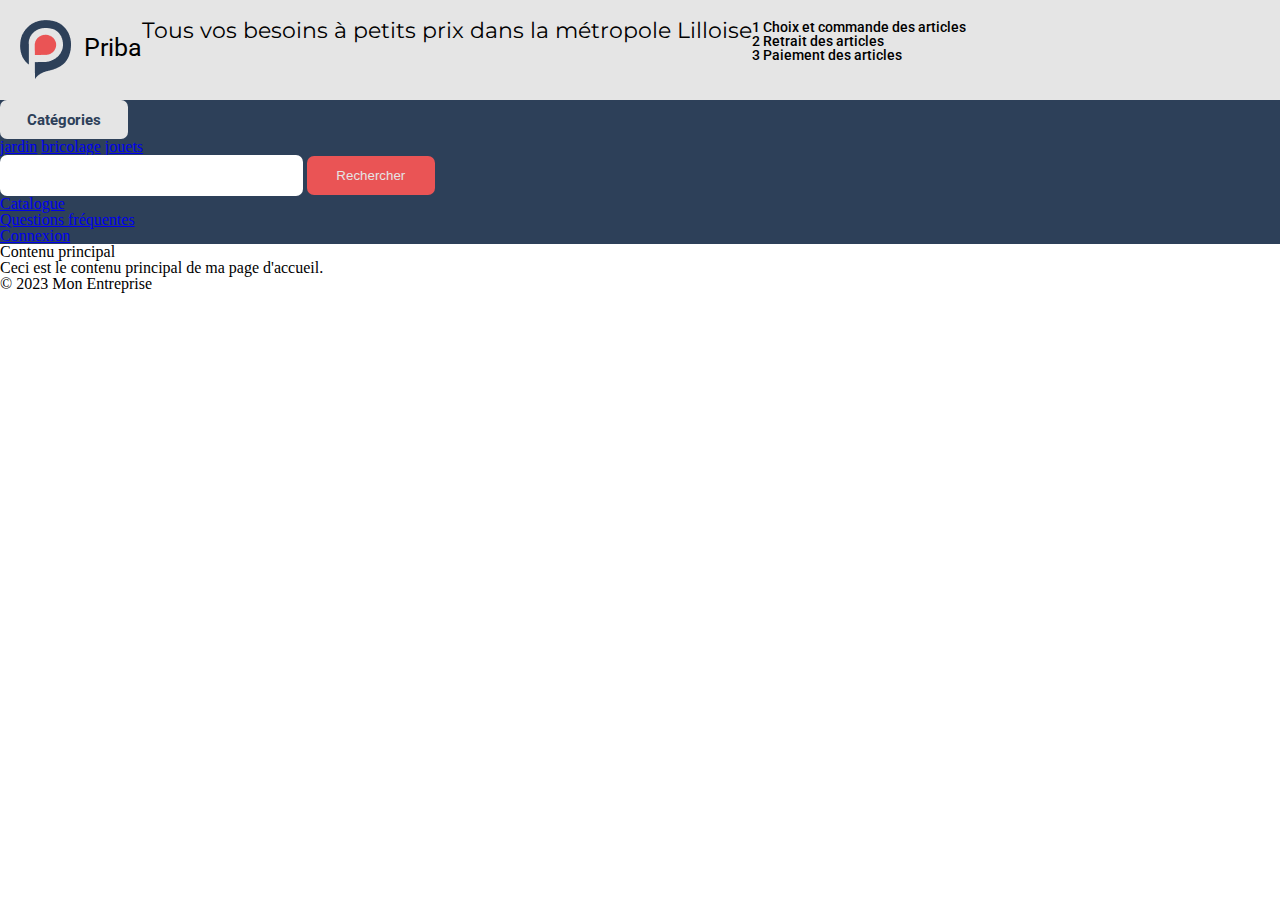
==== index.html @ c65c5451 "add content" ====
<!DOCTYPE html>
<html lang="fr">
<head>
    <meta charset="UTF-8">
    <meta name="viewport" content="width=device-width, initial-scale=1.0">
    <title>Ma Page d'Accueil</title>
    <link rel="stylesheet" href="style.css">
    <link rel="stylesheet" href="https://cdnjs.cloudflare.com/ajax/libs/font-awesome/6.5.1/css/all.min.css" integrity="sha512-DTOQO9RWCH3ppGqcWaEA1BIZOC6xxalwEsw9c2QQeAIftl+Vegovlnee1c9QX4TctnWMn13TZye+giMm8e2LwA==" crossorigin="anonymous" referrerpolicy="no-referrer" />
    <link rel="preconnect" href="https://fonts.googleapis.com">
    <link rel="preconnect" href="https://fonts.gstatic.com" crossorigin>
    <link href="https://fonts.googleapis.com/css2?family=Montserrat:wght@700&family=Roboto:wght@400;500;700&display=swap" rel="stylesheet">
</head>
<body>
    <header>
        <div class="header-menu">
            <div class="logo-title">
                <img src="images/logo.png" alt="logo du site Priba">
                <h1>Priba</h1>
            </div>
            <div class="etapes-menu">
                <h2>Tous vos besoins à petits prix dans la métropole Lilloise</h2>
                <div class="etapes-menu-list">
                    <ul>
                        <li>1   Choix et commande des articles</li>
                        <li>2   Retrait des articles</li>
                        <li>3   Paiement des articles</li>
                    </ul>
                </div>
             </div>
        </div>
        <nav>
            <div class="categories-dropdown">
                <button class="categories-btn">Catégories<i class="fa fa-angle-down" aria-hidden="true"></i></button>
                <div class="dropdown-child">
                    <a href="#">jardin</a>
                    <a href="#">bricolage</a>
                    <a href="#">jouets</a>
                </div>
            </div>
            <div class="research">
                 <input type="text" id="searching-bar">
                 <button class="research-btn">Rechercher</button>
            </div>
            <ul>
                <li><a href="#">Catalogue</a></li>
                <li><a href="#">Questions fréquentes</a></li>
                <li><a href="#">Connexion</a><i class="fa fa-angle-down" aria-hidden="true"></i></li>
                <i class="fa fa-cart-arrow-down" aria-hidden="true"><i class="fa fa-circle" aria-hidden="true"></i></i>
            </ul>
        </nav>
    </header>

    <main>
        <h2>Contenu principal</h2>
        <p>Ceci est le contenu principal de ma page d'accueil.</p>
    </main>

    <footer>
        <p>&copy; 2023 Mon Entreprise</p>
    </footer>
</body>
</html>
---- style.css ----
html, body, div, span, applet, object, iframe,
h1, h2, h3, h4, h5, h6, p, blockquote, pre,
a, abbr, acronym, address, big, cite, code,
del, dfn, em, img, ins, kbd, q, s, samp,
small, strike, strong, sub, sup, tt, var,
b, u, i, center,
dl, dt, dd, ol, ul, li,
fieldset, form, label, legend,
table, caption, tbody, tfoot, thead, tr, th, td,
article, aside, canvas, details, embed,
figure, figcaption, footer, header, hgroup,
menu, nav, output, ruby, section, summary,
time, mark, audio, video {
  margin: 0;
  padding: 0;
  border: 0;
  font-size: 100%;
  font: inherit;
  vertical-align: baseline;
}

/* HTML5 display-role reset for older browsers */
article, aside, details, figcaption, figure,
footer, header, hgroup, menu, nav, section {
  display: block;
}

body {
  line-height: 1;
}

ol, ul {
  list-style: none;
}

blockquote, q {
  quotes: none;
}

blockquote:before, blockquote:after,
q:before, q:after {
  content: "";
  content: none;
}

table {
  border-collapse: collapse;
  border-spacing: 0;
}

.header-menu {
  padding: 20px;
  background-color: #E5E5E5;
  display: flex;
}
.header-menu .logo-title {
  display: flex;
}
.header-menu .logo-title h1 {
  font-family: "Roboto", sans-serif;
  font-size: 25px;
  margin-top: 15px;
  margin-left: 12px;
}
.header-menu .etapes-menu {
  display: flex;
}
.header-menu .etapes-menu h2 {
  font-family: "Montserrat", sans-serif;
  font-size: 22px;
}
.header-menu .etapes-menu .etapes-menu-list {
  display: flex;
}
.header-menu .etapes-menu .etapes-menu-list li {
  font-family: "Roboto", sans-serif;
  font-size: 14px;
  font-weight: 500;
}

nav {
  background-color: #2D4059;
}
nav .categories-btn {
  width: 127.637px;
  height: 39.066px;
  border-radius: 7px;
  border: none;
  background-color: #E5E5E5;
  color: #2D4059;
  font-family: Roboto;
  font-size: 15px;
  font-weight: 700;
}
nav #searching-bar {
  width: 299px;
  height: 39px;
  border-radius: 7px;
  border: none;
}
nav .research-btn {
  background-color: #EA5455;
  color: #E5E5E5;
  width: 127.637px;
  height: 39.066px;
  border-radius: 7px;
  border: none;
}

/*# sourceMappingURL=style.css.map */
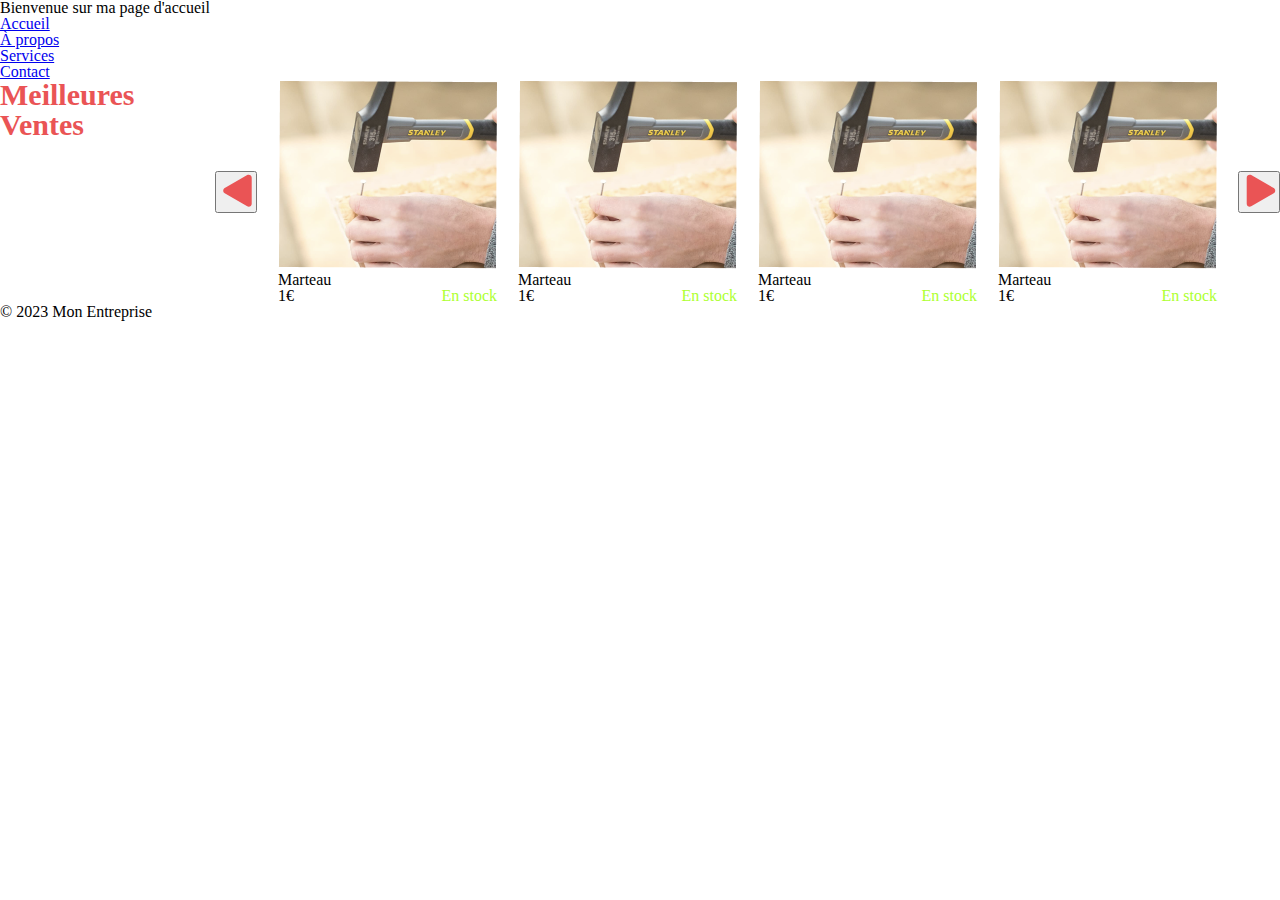
==== commit d19a3ccc: "Première partie body + style" ====
--- a/index.html
+++ b/index.html
@@ -3,56 +3,63 @@
 <head>
     <meta charset="UTF-8">
     <meta name="viewport" content="width=device-width, initial-scale=1.0">
+    <link rel="stylesheet" href="style.css">
     <title>Ma Page d'Accueil</title>
-    <link rel="stylesheet" href="style.css">
-    <link rel="stylesheet" href="https://cdnjs.cloudflare.com/ajax/libs/font-awesome/6.5.1/css/all.min.css" integrity="sha512-DTOQO9RWCH3ppGqcWaEA1BIZOC6xxalwEsw9c2QQeAIftl+Vegovlnee1c9QX4TctnWMn13TZye+giMm8e2LwA==" crossorigin="anonymous" referrerpolicy="no-referrer" />
-    <link rel="preconnect" href="https://fonts.googleapis.com">
-    <link rel="preconnect" href="https://fonts.gstatic.com" crossorigin>
-    <link href="https://fonts.googleapis.com/css2?family=Montserrat:wght@700&family=Roboto:wght@400;500;700&display=swap" rel="stylesheet">
 </head>
 <body>
     <header>
-        <div class="header-menu">
-            <div class="logo-title">
-                <img src="images/logo.png" alt="logo du site Priba">
-                <h1>Priba</h1>
-            </div>
-            <div class="etapes-menu">
-                <h2>Tous vos besoins à petits prix dans la métropole Lilloise</h2>
-                <div class="etapes-menu-list">
-                    <ul>
-                        <li>1   Choix et commande des articles</li>
-                        <li>2   Retrait des articles</li>
-                        <li>3   Paiement des articles</li>
-                    </ul>
-                </div>
-             </div>
-        </div>
-        <nav>
-            <div class="categories-dropdown">
-                <button class="categories-btn">Catégories<i class="fa fa-angle-down" aria-hidden="true"></i></button>
-                <div class="dropdown-child">
-                    <a href="#">jardin</a>
-                    <a href="#">bricolage</a>
-                    <a href="#">jouets</a>
-                </div>
-            </div>
-            <div class="research">
-                 <input type="text" id="searching-bar">
-                 <button class="research-btn">Rechercher</button>
-            </div>
-            <ul>
-                <li><a href="#">Catalogue</a></li>
-                <li><a href="#">Questions fréquentes</a></li>
-                <li><a href="#">Connexion</a><i class="fa fa-angle-down" aria-hidden="true"></i></li>
-                <i class="fa fa-cart-arrow-down" aria-hidden="true"><i class="fa fa-circle" aria-hidden="true"></i></i>
-            </ul>
-        </nav>
+        <h1>Bienvenue sur ma page d'accueil</h1>
     </header>
 
+    <nav>
+        <ul>
+            <li><a href="#">Accueil</a></li>
+            <li><a href="#">À propos</a></li>
+            <li><a href="#">Services</a></li>
+            <li><a href="#">Contact</a></li>
+        </ul>
+    </nav>
+
     <main>
-        <h2>Contenu principal</h2>
-        <p>Ceci est le contenu principal de ma page d'accueil.</p>
+        <section class="display-body">
+            <h1 class="titre-body">Meilleures Ventes</h1>
+            <div class="bestsells-body">
+                <button class="bouton-body"><img src="./images/polygon gauche.svg" alt="Flèche gauche" ></button>
+                <div class="produit-body">
+                    <img src="./images/Marteau.png" alt="Produit marteau">
+                    <h2>Marteau</h2>
+                    <div class="spe-body">
+                        <p> 1€</p>
+                        <p class="stock-body">En stock</p>
+                    </div>
+                </div>
+                <div class="produit-body">
+                    <img src="./images/Marteau.png" alt="Produit marteau">
+                    <h2>Marteau</h2>
+                    <div class="spe-body">
+                        <p> 1€</p>
+                        <p class="stock-body">En stock</p>
+                    </div>
+                </div>
+                <div class="produit-body">
+                    <img src="./images/Marteau.png" alt="Produit marteau">
+                    <h2>Marteau</h2>
+                    <div class="spe-body">
+                        <p> 1€</p>
+                        <p class="stock-body">En stock</p>
+                    </div>
+                </div>
+                <div class="produit-body">
+                    <img src="./images/Marteau.png" alt="Produit marteau">
+                    <h2>Marteau</h2>
+                    <div class="spe-body">
+                        <p> 1€</p>
+                        <p class="stock-body">En stock</p>
+                    </div>
+                </div>
+                <button class="bouton-body"><img src="./images/polygon droite.svg" alt="Flèche droite" ></button>
+            </div>
+        </section>
     </main>
 
     <footer>
--- a/style.css
+++ b/style.css
@@ -48,63 +48,41 @@
   border-spacing: 0;
 }
 
-.header-menu {
-  padding: 20px;
-  background-color: #E5E5E5;
+main {
+  display: flex;
+  justify-content: center;
+  height: auto;
+  width: 100%;
+}
+
+.display-body {
   display: flex;
 }
-.header-menu .logo-title {
-  display: flex;
-}
-.header-menu .logo-title h1 {
-  font-family: "Roboto", sans-serif;
-  font-size: 25px;
-  margin-top: 15px;
-  margin-left: 12px;
-}
-.header-menu .etapes-menu {
-  display: flex;
-}
-.header-menu .etapes-menu h2 {
-  font-family: "Montserrat", sans-serif;
-  font-size: 22px;
-}
-.header-menu .etapes-menu .etapes-menu-list {
-  display: flex;
-}
-.header-menu .etapes-menu .etapes-menu-list li {
-  font-family: "Roboto", sans-serif;
-  font-size: 14px;
-  font-weight: 500;
+
+.titre-body {
+  color: #EA5455;
+  font-size: 30px;
+  font-weight: 700;
 }
 
-nav {
-  background-color: #2D4059;
+.bestsells-body {
+  display: flex;
+  gap: 21px;
+  align-items: center;
 }
-nav .categories-btn {
-  width: 127.637px;
-  height: 39.066px;
-  border-radius: 7px;
-  border: none;
-  background-color: #E5E5E5;
-  color: #2D4059;
-  font-family: Roboto;
-  font-size: 15px;
-  font-weight: 700;
+
+.bouton-body {
+  width: 42px;
+  height: 42px;
 }
-nav #searching-bar {
-  width: 299px;
-  height: 39px;
-  border-radius: 7px;
-  border: none;
+
+.spe-body {
+  display: flex;
+  justify-content: space-between;
 }
-nav .research-btn {
-  background-color: #EA5455;
-  color: #E5E5E5;
-  width: 127.637px;
-  height: 39.066px;
-  border-radius: 7px;
-  border: none;
+
+.stock-body {
+  color: greenyellow;
 }
 
 /*# sourceMappingURL=style.css.map */
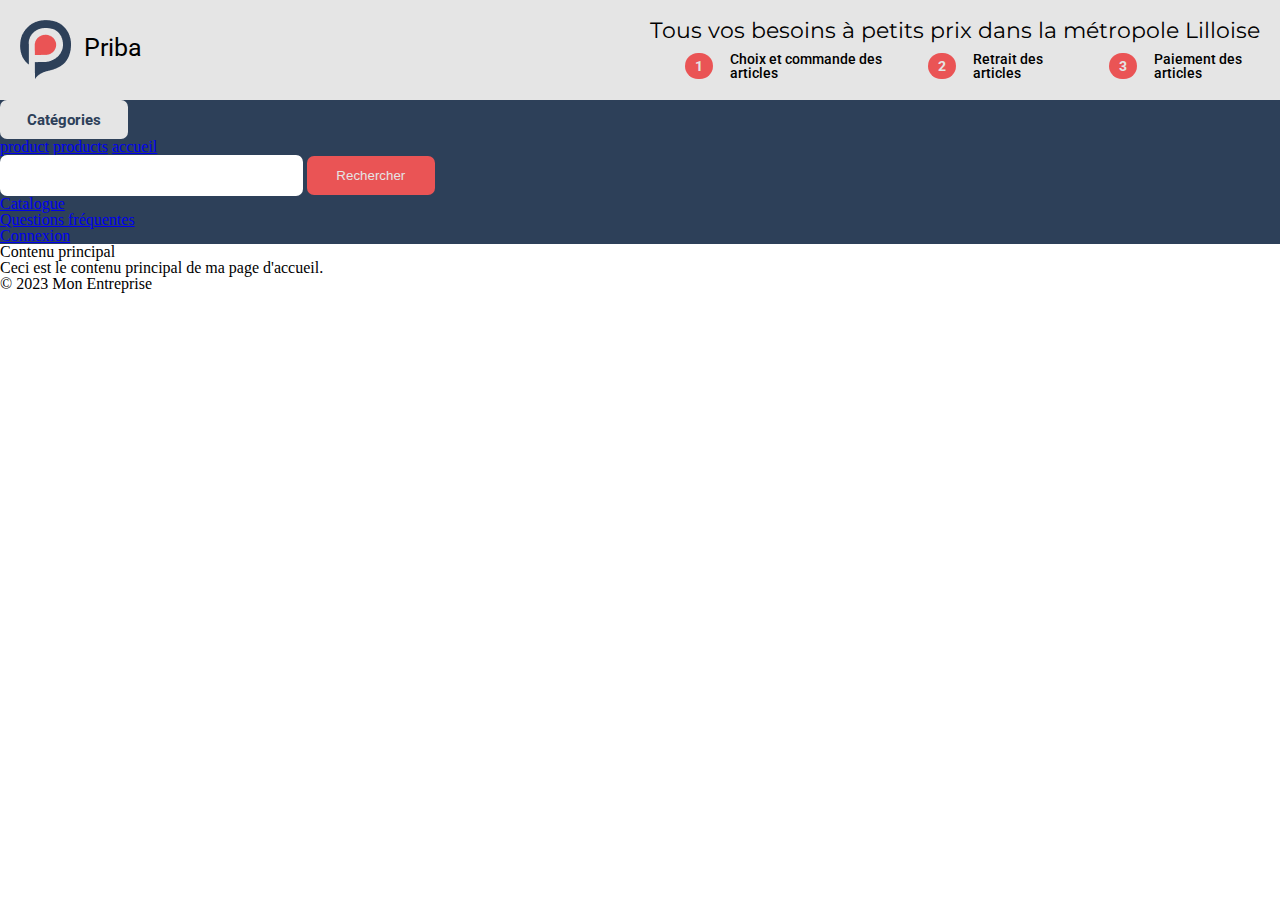
==== commit a2f7ade3: "header/menu done" ====
--- a/index.html
+++ b/index.html
@@ -3,63 +3,55 @@
 <head>
     <meta charset="UTF-8">
     <meta name="viewport" content="width=device-width, initial-scale=1.0">
+    <title>Ma Page d'Accueil</title>
     <link rel="stylesheet" href="style.css">
-    <title>Ma Page d'Accueil</title>
+    <link rel="stylesheet" href="https://cdnjs.cloudflare.com/ajax/libs/font-awesome/6.5.1/css/all.min.css" integrity="sha512-DTOQO9RWCH3ppGqcWaEA1BIZOC6xxalwEsw9c2QQeAIftl+Vegovlnee1c9QX4TctnWMn13TZye+giMm8e2LwA==" crossorigin="anonymous" referrerpolicy="no-referrer" />
+    <link rel="preconnect" href="https://fonts.googleapis.com">
+    <link rel="preconnect" href="https://fonts.gstatic.com" crossorigin>
+    <link href="https://fonts.googleapis.com/css2?family=Montserrat:wght@700&family=Roboto:wght@400;500;700&display=swap" rel="stylesheet">
 </head>
 <body>
     <header>
-        <h1>Bienvenue sur ma page d'accueil</h1>
+        <div class="header-menu">
+            <div class="logo-title">
+                <img src="images/logo.png" alt="logo du site Priba">
+                <h1>Priba</h1>
+            </div>
+            <div class="etapes-menu">
+                <h2>Tous vos besoins à petits prix dans la métropole Lilloise</h2>
+                <div class="etapes-menu-list">
+                    <p class="number-list">1</p>   <p class="step-list">Choix et commande des articles</p>
+                    <p class="number-list">2</p>   <p class="step-list">Retrait des articles</p>
+                    <p class="number-list">3</p>   <p class="step-list">Paiement des articles</p>
+                    </ul>
+                </div>
+             </div>
+        </div>
+        <nav>
+            <div class="categories-dropdown">
+                <button class="categories-btn">Catégories<i class="fa fa-angle-down" aria-hidden="true"></i></button>
+                <div class="dropdown-child">
+                    <a href="product.html">product</a>
+                    <a href="products.html">products</a>
+                    <a href="index.html">accueil</a>
+                </div>
+            </div>
+            <div class="research">
+                 <input type="text" id="searching-bar">
+                 <button class="research-btn">Rechercher</button>
+            </div>
+            <ul>
+                <li><a href="#">Catalogue</a></li>
+                <li><a href="#">Questions fréquentes</a></li>
+                <li><a href="#">Connexion</a><i class="fa fa-angle-down" aria-hidden="true"></i></li>
+                <i class="fa fa-cart-arrow-down" aria-hidden="true"><i class="fa fa-circle" aria-hidden="true"></i></i>
+            </ul>
+        </nav>
     </header>
 
-    <nav>
-        <ul>
-            <li><a href="#">Accueil</a></li>
-            <li><a href="#">À propos</a></li>
-            <li><a href="#">Services</a></li>
-            <li><a href="#">Contact</a></li>
-        </ul>
-    </nav>
-
     <main>
-        <section class="display-body">
-            <h1 class="titre-body">Meilleures Ventes</h1>
-            <div class="bestsells-body">
-                <button class="bouton-body"><img src="./images/polygon gauche.svg" alt="Flèche gauche" ></button>
-                <div class="produit-body">
-                    <img src="./images/Marteau.png" alt="Produit marteau">
-                    <h2>Marteau</h2>
-                    <div class="spe-body">
-                        <p> 1€</p>
-                        <p class="stock-body">En stock</p>
-                    </div>
-                </div>
-                <div class="produit-body">
-                    <img src="./images/Marteau.png" alt="Produit marteau">
-                    <h2>Marteau</h2>
-                    <div class="spe-body">
-                        <p> 1€</p>
-                        <p class="stock-body">En stock</p>
-                    </div>
-                </div>
-                <div class="produit-body">
-                    <img src="./images/Marteau.png" alt="Produit marteau">
-                    <h2>Marteau</h2>
-                    <div class="spe-body">
-                        <p> 1€</p>
-                        <p class="stock-body">En stock</p>
-                    </div>
-                </div>
-                <div class="produit-body">
-                    <img src="./images/Marteau.png" alt="Produit marteau">
-                    <h2>Marteau</h2>
-                    <div class="spe-body">
-                        <p> 1€</p>
-                        <p class="stock-body">En stock</p>
-                    </div>
-                </div>
-                <button class="bouton-body"><img src="./images/polygon droite.svg" alt="Flèche droite" ></button>
-            </div>
-        </section>
+        <h2>Contenu principal</h2>
+        <p>Ceci est le contenu principal de ma page d'accueil.</p>
     </main>
 
     <footer>
--- a/style.css
+++ b/style.css
@@ -48,41 +48,79 @@
   border-spacing: 0;
 }
 
-main {
+.header-menu {
+  padding: 20px;
+  background-color: #E5E5E5;
   display: flex;
-  justify-content: center;
-  height: auto;
-  width: 100%;
+}
+.header-menu .logo-title {
+  display: flex;
+}
+.header-menu .logo-title h1 {
+  font-family: "Roboto", sans-serif;
+  font-size: 25px;
+  margin-top: 15px;
+  margin-left: 12px;
+}
+.header-menu .etapes-menu {
+  display: flex;
+  flex-direction: row-reverse;
+  flex-wrap: wrap;
+}
+.header-menu .etapes-menu h2 {
+  font-family: "Montserrat", sans-serif;
+  font-size: 22px;
+  margin-bottom: 10px;
+}
+.header-menu .etapes-menu .etapes-menu-list {
+  display: flex;
+  align-items: center;
+  margin-left: 500px;
+}
+.header-menu .etapes-menu .etapes-menu-list .number-list {
+  font-family: "Roboto", sans-serif;
+  font-size: 14px;
+  font-weight: 700;
+  color: #E5E5E5;
+  padding: 6px 10px;
+  background-color: #EA5455;
+  border-radius: 20px;
+  margin-left: 43px;
+}
+.header-menu .etapes-menu .etapes-menu-list .step-list {
+  font-family: "Roboto", sans-serif;
+  font-size: 14px;
+  font-weight: 500;
+  margin-left: 17px;
 }
 
-.display-body {
-  display: flex;
+nav {
+  background-color: #2D4059;
 }
-
-.titre-body {
-  color: #EA5455;
-  font-size: 30px;
+nav .categories-btn {
+  width: 127.637px;
+  height: 39.066px;
+  border-radius: 7px;
+  border: none;
+  background-color: #E5E5E5;
+  color: #2D4059;
+  font-family: Roboto;
+  font-size: 15px;
   font-weight: 700;
 }
-
-.bestsells-body {
-  display: flex;
-  gap: 21px;
-  align-items: center;
+nav #searching-bar {
+  width: 299px;
+  height: 39px;
+  border-radius: 7px;
+  border: none;
 }
-
-.bouton-body {
-  width: 42px;
-  height: 42px;
-}
-
-.spe-body {
-  display: flex;
-  justify-content: space-between;
-}
-
-.stock-body {
-  color: greenyellow;
+nav .research-btn {
+  background-color: #EA5455;
+  color: #E5E5E5;
+  width: 127.637px;
+  height: 39.066px;
+  border-radius: 7px;
+  border: none;
 }
 
 /*# sourceMappingURL=style.css.map */
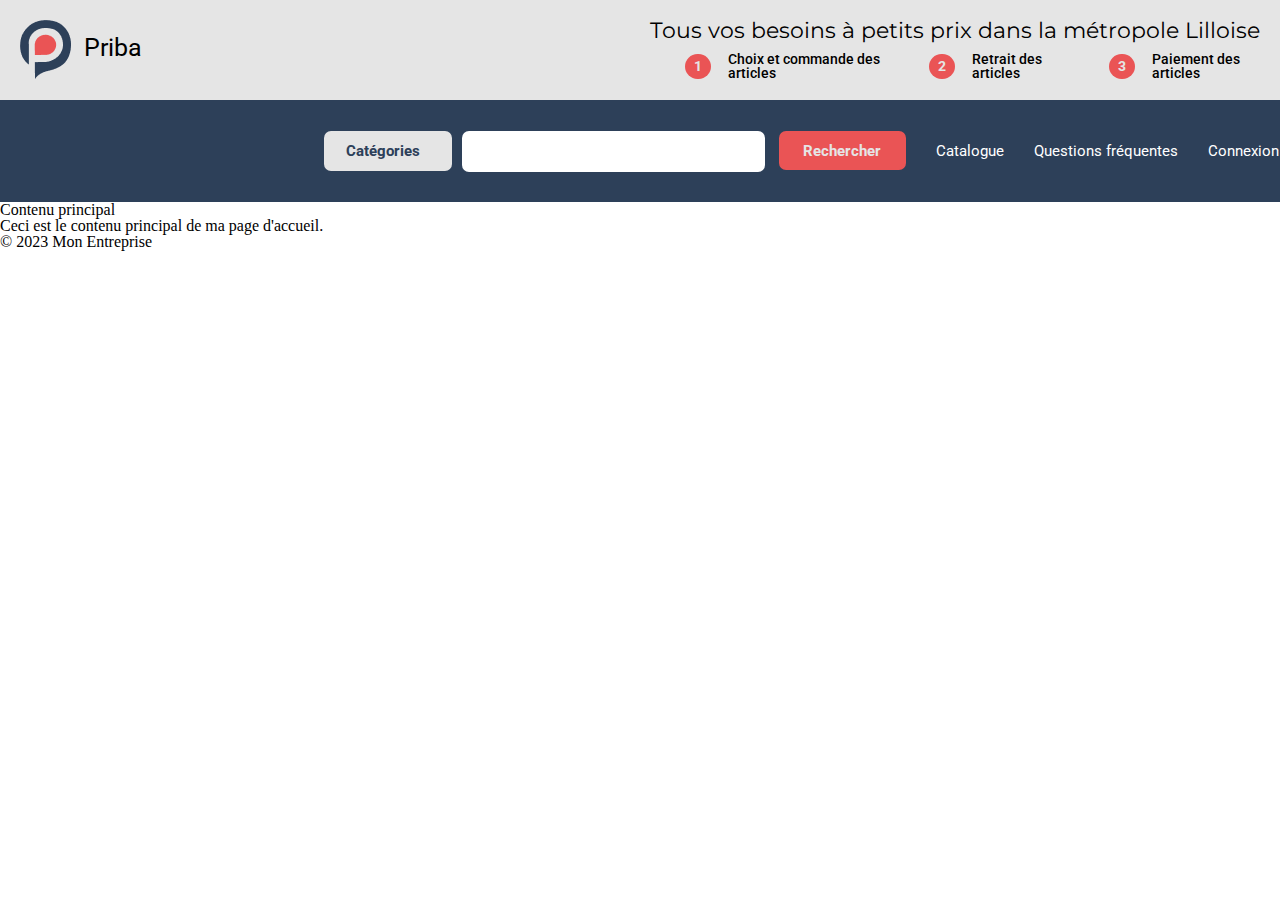
==== commit d0a6c923: "responsive done" ====
--- a/index.html
+++ b/index.html
@@ -3,7 +3,7 @@
 <head>
     <meta charset="UTF-8">
     <meta name="viewport" content="width=device-width, initial-scale=1.0">
-    <title>Ma Page d'Accueil</title>
+    <title>Prixba Accueil</title>
     <link rel="stylesheet" href="style.css">
     <link rel="stylesheet" href="https://cdnjs.cloudflare.com/ajax/libs/font-awesome/6.5.1/css/all.min.css" integrity="sha512-DTOQO9RWCH3ppGqcWaEA1BIZOC6xxalwEsw9c2QQeAIftl+Vegovlnee1c9QX4TctnWMn13TZye+giMm8e2LwA==" crossorigin="anonymous" referrerpolicy="no-referrer" />
     <link rel="preconnect" href="https://fonts.googleapis.com">
@@ -23,29 +23,32 @@
                     <p class="number-list">1</p>   <p class="step-list">Choix et commande des articles</p>
                     <p class="number-list">2</p>   <p class="step-list">Retrait des articles</p>
                     <p class="number-list">3</p>   <p class="step-list">Paiement des articles</p>
-                    </ul>
                 </div>
              </div>
         </div>
         <nav>
             <div class="categories-dropdown">
-                <button class="categories-btn">Catégories<i class="fa fa-angle-down" aria-hidden="true"></i></button>
-                <div class="dropdown-child">
+                <button class="categories-btn">Catégories<i class="fa fa-angle-down arrow" aria-hidden="true"></i></button>
+                <!--<div class="dropdown-child">
                     <a href="product.html">product</a>
                     <a href="products.html">products</a>
                     <a href="index.html">accueil</a>
-                </div>
+                </div>-->
             </div>
             <div class="research">
                  <input type="text" id="searching-bar">
                  <button class="research-btn">Rechercher</button>
             </div>
-            <ul>
-                <li><a href="#">Catalogue</a></li>
-                <li><a href="#">Questions fréquentes</a></li>
-                <li><a href="#">Connexion</a><i class="fa fa-angle-down" aria-hidden="true"></i></li>
-                <i class="fa fa-cart-arrow-down" aria-hidden="true"><i class="fa fa-circle" aria-hidden="true"></i></i>
-            </ul>
+            <div class="site-sections">
+                <a href="#">Catalogue</a>
+                <a href="#">Questions fréquentes</a>
+                <div class="connexion">
+                   <a href="#">Connexion</a><i class="fa fa-angle-down arrow-down" aria-hidden="true"></i>
+                </div>
+                    <div class="shopping-cart">
+                        <i class="fa fa-cart-arrow-down" aria-hidden="true"></i><i class="fa fa-circle" aria-hidden="true"></i>
+                    </div>
+            </div> 
         </nav>
     </header>
 
--- a/style.css
+++ b/style.css
@@ -48,56 +48,63 @@
   border-spacing: 0;
 }
 
-.header-menu {
+header {
+  overflow-x: hidden;
+}
+header .header-menu {
   padding: 20px;
   background-color: #E5E5E5;
   display: flex;
 }
-.header-menu .logo-title {
-  display: flex;
-}
-.header-menu .logo-title h1 {
+header .header-menu .logo-title {
+  display: flex;
+}
+header .header-menu .logo-title h1 {
   font-family: "Roboto", sans-serif;
   font-size: 25px;
   margin-top: 15px;
   margin-left: 12px;
 }
-.header-menu .etapes-menu {
+header .header-menu .etapes-menu {
   display: flex;
   flex-direction: row-reverse;
   flex-wrap: wrap;
 }
-.header-menu .etapes-menu h2 {
+header .header-menu .etapes-menu h2 {
   font-family: "Montserrat", sans-serif;
   font-size: 22px;
   margin-bottom: 10px;
 }
-.header-menu .etapes-menu .etapes-menu-list {
+header .header-menu .etapes-menu .etapes-menu-list {
   display: flex;
   align-items: center;
   margin-left: 500px;
 }
-.header-menu .etapes-menu .etapes-menu-list .number-list {
+header .header-menu .etapes-menu .etapes-menu-list .number-list {
   font-family: "Roboto", sans-serif;
   font-size: 14px;
   font-weight: 700;
   color: #E5E5E5;
-  padding: 6px 10px;
+  padding: 5.5px 9px;
   background-color: #EA5455;
   border-radius: 20px;
   margin-left: 43px;
 }
-.header-menu .etapes-menu .etapes-menu-list .step-list {
+header .header-menu .etapes-menu .etapes-menu-list .step-list {
   font-family: "Roboto", sans-serif;
   font-size: 14px;
   font-weight: 500;
   margin-left: 17px;
 }
-
-nav {
+header nav {
   background-color: #2D4059;
-}
-nav .categories-btn {
+  display: flex;
+  align-items: center;
+  justify-content: center;
+  width: 1680px;
+  height: 102px;
+}
+header nav .categories-btn {
   width: 127.637px;
   height: 39.066px;
   border-radius: 7px;
@@ -107,20 +114,112 @@
   font-family: Roboto;
   font-size: 15px;
   font-weight: 700;
-}
-nav #searching-bar {
+  margin-right: 10px;
+}
+header nav .categories-btn .arrow {
+  margin-left: 10px;
+}
+header nav #searching-bar {
   width: 299px;
   height: 39px;
   border-radius: 7px;
   border: none;
 }
-nav .research-btn {
+header nav .research-btn {
+  font-family: "Roboto", sans-serif;
+  font-weight: 700;
+  font-size: 15px;
   background-color: #EA5455;
   color: #E5E5E5;
   width: 127.637px;
   height: 39.066px;
   border-radius: 7px;
   border: none;
+  margin-left: 10px;
+}
+header nav .site-sections {
+  display: flex;
+  align-items: center;
+}
+header nav .site-sections a {
+  color: #fff;
+  font-family: Roboto;
+  font-size: 15px;
+  font-style: normal;
+  font-weight: 400;
+  text-decoration: none;
+  margin-left: 30px;
+}
+header nav .site-sections .arrow-down {
+  margin-left: 13px;
+  margin-right: 57px;
+  color: #fff;
+}
+header nav .site-sections .fa-cart-arrow-down {
+  color: #fff;
+  font-size: 28px;
+}
+header nav .site-sections .fa-circle {
+  color: #fff;
+  font-size: 17px;
+  margin-left: 7px;
+}
+
+@media screen and (max-width: 490px) {
+  header {
+    overflow-x: hidden;
+  }
+  header .header-menu {
+    width: 428px;
+    height: 50px;
+  }
+  header .header-menu img {
+    width: 50.865px;
+    height: 59px;
+  }
+  header .header-menu h1 {
+    display: none;
+  }
+  header .header-menu .etapes-menu {
+    width: 311px;
+  }
+  header .header-menu .etapes-menu h2 {
+    text-align: end;
+    font-size: 16px;
+    margin: 5px 28px 0 30px;
+  }
+  header .header-menu .etapes-menu-list .number-list {
+    display: none;
+  }
+  header .header-menu .etapes-menu-list .step-list {
+    display: none;
+  }
+  header nav {
+    width: 433.215px;
+    height: 182.941px;
+  }
+  header nav .categories-btn {
+    display: none;
+  }
+  header nav .research {
+    display: none;
+  }
+  header nav .site-sections {
+    display: grid;
+    grid-template-columns: 100px 200px;
+    grid-template-rows: 50px 50px;
+    align-items: baseline;
+  }
+  header nav .site-sections .connexion {
+    display: flex;
+  }
+  header nav .site-sections .shopping-cart {
+    margin-right: 35px;
+    text-align: end;
+  }
+  header nav .site-sections a {
+    font-weight: 500;
+  }
 }
 
 /*# sourceMappingURL=style.css.map */
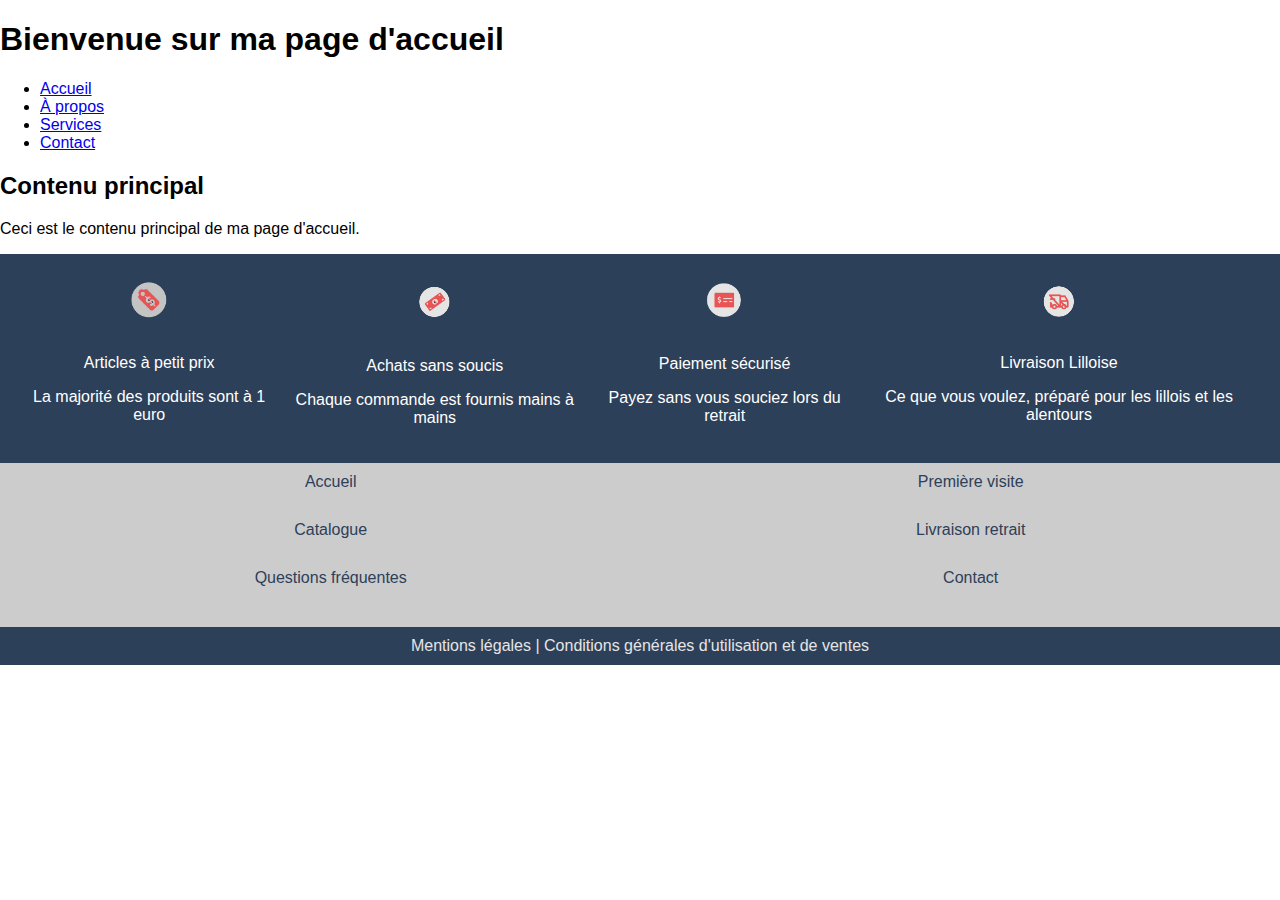
==== commit 47a03fac: "scss" ====
--- a/index.html
+++ b/index.html
@@ -3,54 +3,22 @@
 <head>
     <meta charset="UTF-8">
     <meta name="viewport" content="width=device-width, initial-scale=1.0">
-    <title>Prixba Accueil</title>
-    <link rel="stylesheet" href="style.css">
-    <link rel="stylesheet" href="https://cdnjs.cloudflare.com/ajax/libs/font-awesome/6.5.1/css/all.min.css" integrity="sha512-DTOQO9RWCH3ppGqcWaEA1BIZOC6xxalwEsw9c2QQeAIftl+Vegovlnee1c9QX4TctnWMn13TZye+giMm8e2LwA==" crossorigin="anonymous" referrerpolicy="no-referrer" />
-    <link rel="preconnect" href="https://fonts.googleapis.com">
-    <link rel="preconnect" href="https://fonts.gstatic.com" crossorigin>
-    <link href="https://fonts.googleapis.com/css2?family=Montserrat:wght@700&family=Roboto:wght@400;500;700&display=swap" rel="stylesheet">
+    <link href="styles.css" rel="stylesheet">
+    <title>Ma Page d'Accueil</title>
 </head>
 <body>
     <header>
-        <div class="header-menu">
-            <div class="logo-title">
-                <img src="images/logo.png" alt="logo du site Priba">
-                <h1>Priba</h1>
-            </div>
-            <div class="etapes-menu">
-                <h2>Tous vos besoins à petits prix dans la métropole Lilloise</h2>
-                <div class="etapes-menu-list">
-                    <p class="number-list">1</p>   <p class="step-list">Choix et commande des articles</p>
-                    <p class="number-list">2</p>   <p class="step-list">Retrait des articles</p>
-                    <p class="number-list">3</p>   <p class="step-list">Paiement des articles</p>
-                </div>
-             </div>
-        </div>
-        <nav>
-            <div class="categories-dropdown">
-                <button class="categories-btn">Catégories<i class="fa fa-angle-down arrow" aria-hidden="true"></i></button>
-                <!--<div class="dropdown-child">
-                    <a href="product.html">product</a>
-                    <a href="products.html">products</a>
-                    <a href="index.html">accueil</a>
-                </div>-->
-            </div>
-            <div class="research">
-                 <input type="text" id="searching-bar">
-                 <button class="research-btn">Rechercher</button>
-            </div>
-            <div class="site-sections">
-                <a href="#">Catalogue</a>
-                <a href="#">Questions fréquentes</a>
-                <div class="connexion">
-                   <a href="#">Connexion</a><i class="fa fa-angle-down arrow-down" aria-hidden="true"></i>
-                </div>
-                    <div class="shopping-cart">
-                        <i class="fa fa-cart-arrow-down" aria-hidden="true"></i><i class="fa fa-circle" aria-hidden="true"></i>
-                    </div>
-            </div> 
-        </nav>
+        <h1>Bienvenue sur ma page d'accueil</h1>
     </header>
+
+    <nav>
+        <ul>
+            <li><a href="#">Accueil</a></li>
+            <li><a href="#">À propos</a></li>
+            <li><a href="#">Services</a></li>
+            <li><a href="#">Contact</a></li>
+        </ul>
+    </nav>
 
     <main>
         <h2>Contenu principal</h2>
@@ -58,7 +26,58 @@
     </main>
 
     <footer>
-        <p>&copy; 2023 Mon Entreprise</p>
-    </footer>
+
+        <!-- Footer -->
+        
+        <div class="footer-container">
+            <div class="footer-item">
+                <img src="images/prix.JPG" alt="Petits prix">
+                <div class="text-container">
+                    <p class="title">Articles à petit prix</p>
+                    <p>La majorité des produits sont à 1 euro</p>
+                </div>
+            </div>
+            <div class="footer-item">
+                <img src="images/billet.JPG" alt="Achats sans soucis">
+                <div class="text-container">
+                    <p class="title">Achats sans soucis</p>
+                    <p>Chaque commande est fournis mains à mains</p>
+                </div>
+            </div>
+            <div class="footer-item">
+                <img src="images/logo_secure.JPG" alt="Paiement sécurisé">
+                <div class="text-container">
+                    <p class="title">Paiement sécurisé</p>
+                    <p>Payez sans vous souciez lors du retrait</p>
+                </div>
+            </div>
+            <div class="footer-item">
+                <img src="images/logo_livraison.JPG" alt="Livraison Lilloise">
+                <div class="text-container">
+                    <p class="title">Livraison Lilloise</p>
+                    <p>Ce que vous voulez, préparé pour les lillois et les alentours</p>
+                </div>
+            </div>
+        </div>
+        <div class="footer-nav">
+    <div class="nav-col">
+      <a href="#">Accueil</a>
+      <a href="#">Catalogue</a>
+      <a href="#">Questions fréquentes</a>
+    </div>
+    <div class="nav-col">
+      <a href="#">Première visite</a>
+      <a href="#">Livraison retrait</a>
+      <a href="#">Contact</a>
+    </div>
+  </div>
+        <div class="footer-legal">
+            <p>Mentions légales | Conditions générales d'utilisation et de ventes</p>
+        </div>
+        
+
+
+
+        </footer>
 </body>
 </html>
--- a/styles.css
+++ b/styles.css
@@ -0,0 +1,74 @@
+body, html {
+  margin: 0;
+  padding: 0;
+  font-family: "Arial", sans-serif;
+}
+
+.footer {
+  font-size: 0.9em;
+}
+
+.footer-container, .footer-nav, .footer-legal {
+  display: flex;
+  justify-content: space-around;
+  align-items: center;
+}
+@media (max-width: 600px) {
+  .footer-container, .footer-nav, .footer-legal {
+    flex-direction: column;
+  }
+}
+
+.footer-container {
+  background-color: #2D4059;
+  color: white;
+  padding: 20px;
+}
+
+.footer-item {
+  text-align: center;
+}
+.footer-item img {
+  width: 50px;
+  margin-bottom: 10px;
+}
+
+.footer-nav {
+  background-color: #cccccc;
+  padding: 10px 0;
+}
+.footer-nav .nav-col {
+  display: flex;
+  flex-direction: column;
+  align-items: center;
+  margin: 0 150px;
+}
+@media (max-width: 600px) {
+  .footer-nav .nav-col {
+    margin: 0;
+    width: 50%;
+  }
+}
+.footer-nav a {
+  color: #2D4059;
+  margin-bottom: 30px;
+  text-decoration: none;
+}
+@media (max-width: 600px) {
+  .footer-nav a {
+    margin-bottom: 0;
+    padding: 8px;
+  }
+}
+
+.footer-legal {
+  background-color: #2D4059;
+  color: #E5E5E5;
+  padding: 10px 0;
+  text-align: center;
+}
+.footer-legal p {
+  margin: 0;
+}
+
+/*# sourceMappingURL=styles.css.map */
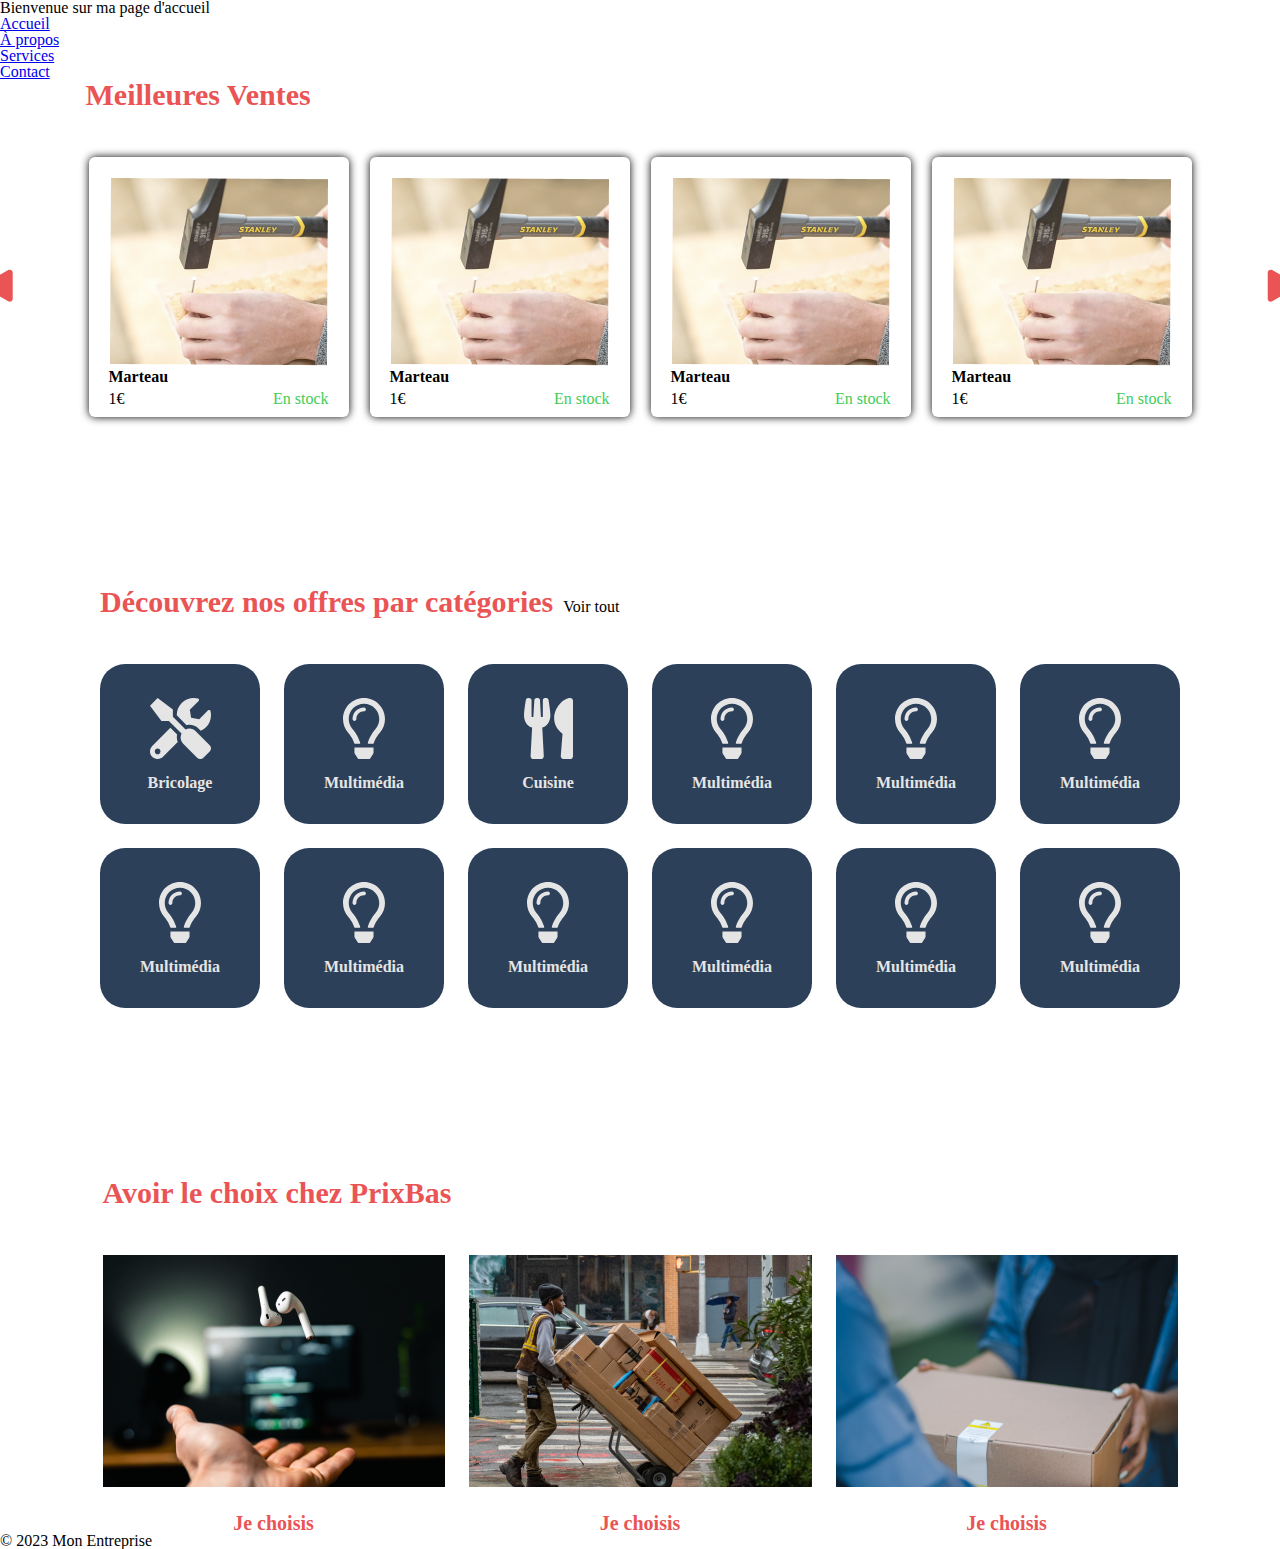
==== commit 0ab7962f: "Index body desktop + mobile" ====
--- a/index.html
+++ b/index.html
@@ -3,7 +3,7 @@
 <head>
     <meta charset="UTF-8">
     <meta name="viewport" content="width=device-width, initial-scale=1.0">
-    <link href="styles.css" rel="stylesheet">
+    <link rel="stylesheet" href="style.css">
     <title>Ma Page d'Accueil</title>
 </head>
 <body>
@@ -21,63 +21,134 @@
     </nav>
 
     <main>
-        <h2>Contenu principal</h2>
-        <p>Ceci est le contenu principal de ma page d'accueil.</p>
+        <section class="display-body">
+            <h1 class="titre-body" id="titre-display">Meilleures Ventes</h1>
+            <div class="bestsells-body">
+                <button class="bouton-body" id="gauche"><img src="./images/polygon gauche.svg" alt="Flèche gauche" ></button>
+                <div class="produit-body">
+                    <img src="./images/Marteau.png" alt="Produit marteau">
+                    <h2>Marteau</h2>
+                    <div class="spe-body">
+                        <p> 1€</p>
+                        <p class="stock-body">En stock</p>
+                    </div>
+                </div>
+                <div class="produit-body">
+                    <img src="./images/Marteau.png" alt="Produit marteau">
+                    <h2>Marteau</h2>
+                    <div class="spe-body">
+                        <p> 1€</p>
+                        <p class="stock-body">En stock</p>
+                    </div>
+                </div>
+                <div class="produit-body">
+                    <img src="./images/Marteau.png" alt="Produit marteau">
+                    <h2>Marteau</h2>
+                    <div class="spe-body">
+                        <p> 1€</p>
+                        <p class="stock-body">En stock</p>
+                    </div>
+                </div>
+                <div class="produit-body">
+                    <img src="./images/Marteau.png" alt="Produit marteau">
+                    <h2>Marteau</h2>
+                    <div class="spe-body">
+                        <p> 1€</p>
+                        <p class="stock-body">En stock</p>
+                    </div>
+                </div>
+                <div class="produit-body" id="smart-produit-body">
+                    <img src="./images/Masque.png" alt="Produit Masque">
+                    <h2>Marteau</h2>
+                    <div class="spe-body">
+                        <p> 1€</p>
+                        <p class="stock-body">En stock</p>
+                    </div>
+                </div>
+                <button class="bouton-body" id="droite"><img src="./images/polygon droite.svg" alt="Flèche droite" ></button>
+            </div>
+        </section>
+        <section class="categorie-body">
+            <div class="titre-categorie-body">
+                <h1 class="titre-body">Découvrez nos offres par catégories</h1>
+                <a href=""> Voir tout</a>
+            </div>
+            <div class="liste-categorie-body">
+                <div class="liste-body">
+                    <div class="categorie-categorie-body" id="categorie-desktop">
+                        <img src="./images/tools-solid 1.svg" alt="Logo catégorie">
+                        <a href="">Bricolage</a>
+                    </div>
+                    <div class="categorie-categorie-body">
+                        <img src="./images/lightbulb-regular 1.svg" alt="Logo catégorie">
+                        <a href="">Multimédia</a>
+                    </div>
+                    <div class="categorie-categorie-body" id="categorie-desktop">
+                        <img src="./images/utensils-solid 1.svg" alt="Logo catégorie">
+                        <a href="">Cuisine</a>
+                    </div>
+                    <div class="categorie-categorie-body" >
+                        <img src="./images/lightbulb-regular 1.svg" alt="Logo catégorie">
+                        <a href="">Multimédia</a>
+                    </div>
+                    <div class="categorie-categorie-body">
+                        <img src="./images/lightbulb-regular 1.svg" alt="Logo catégorie">
+                        <a href="">Multimédia</a>
+                    </div>
+                    <div class="categorie-categorie-body">
+                        <img src="./images/lightbulb-regular 1.svg" alt="Logo catégorie">
+                        <a href="">Multimédia</a>
+                    </div>
+                </div>
+                <div class="liste-body">
+                    <div class="categorie-categorie-body" id="categorie-desktop">
+                        <img src="./images/lightbulb-regular 1.svg" alt="Logo catégorie">
+                        <a href="">Multimédia</a>
+                    </div>
+                    <div class="categorie-categorie-body">
+                        <img src="./images/lightbulb-regular 1.svg" alt="Logo catégorie">
+                        <a href="">Multimédia</a>
+                    </div>
+                    <div class="categorie-categorie-body" id="categorie-desktop">
+                        <img src="./images/lightbulb-regular 1.svg" alt="Logo catégorie">
+                        <a href="">Multimédia</a>
+                    </div>
+                    <div class="categorie-categorie-body">
+                        <img src="./images/lightbulb-regular 1.svg" alt="Logo catégorie">
+                        <a href="">Multimédia</a>
+                    </div>
+                    <div class="categorie-categorie-body">
+                        <img src="./images/lightbulb-regular 1.svg" alt="Logo catégorie">
+                        <a href="">Multimédia</a>
+                    </div>
+                    <div class="categorie-categorie-body">
+                        <img src="./images/lightbulb-regular 1.svg" alt="Logo catégorie">
+                        <a href="">Multimédia</a>
+                    </div>
+                </div>
+            </div>
+        </section>
+        <section class="choix-body">
+            <h1 class="titre-body">Avoir le choix chez PrixBas</h1>
+            <div class="liste-body" id="choix">
+                <div class="liste-choix">
+                    <img src="images/Image choix.png" alt="">
+                    <a href="" class="titre-choix">Je choisis</a>
+                </div>
+                <div class="liste-choix">
+                    <img src="images/Image choix (2).png" alt="">
+                    <a href="" class="titre-choix">Je choisis</a>
+                </div>
+                <div class="liste-choix">
+                    <img src="images/Image choix (3).png" alt="">
+                    <a href="" class="titre-choix">Je choisis</a>
+                </div>
+            </div>
+        </section>
     </main>
 
     <footer>
-
-        <!-- Footer -->
-        
-        <div class="footer-container">
-            <div class="footer-item">
-                <img src="images/prix.JPG" alt="Petits prix">
-                <div class="text-container">
-                    <p class="title">Articles à petit prix</p>
-                    <p>La majorité des produits sont à 1 euro</p>
-                </div>
-            </div>
-            <div class="footer-item">
-                <img src="images/billet.JPG" alt="Achats sans soucis">
-                <div class="text-container">
-                    <p class="title">Achats sans soucis</p>
-                    <p>Chaque commande est fournis mains à mains</p>
-                </div>
-            </div>
-            <div class="footer-item">
-                <img src="images/logo_secure.JPG" alt="Paiement sécurisé">
-                <div class="text-container">
-                    <p class="title">Paiement sécurisé</p>
-                    <p>Payez sans vous souciez lors du retrait</p>
-                </div>
-            </div>
-            <div class="footer-item">
-                <img src="images/logo_livraison.JPG" alt="Livraison Lilloise">
-                <div class="text-container">
-                    <p class="title">Livraison Lilloise</p>
-                    <p>Ce que vous voulez, préparé pour les lillois et les alentours</p>
-                </div>
-            </div>
-        </div>
-        <div class="footer-nav">
-    <div class="nav-col">
-      <a href="#">Accueil</a>
-      <a href="#">Catalogue</a>
-      <a href="#">Questions fréquentes</a>
-    </div>
-    <div class="nav-col">
-      <a href="#">Première visite</a>
-      <a href="#">Livraison retrait</a>
-      <a href="#">Contact</a>
-    </div>
-  </div>
-        <div class="footer-legal">
-            <p>Mentions légales | Conditions générales d'utilisation et de ventes</p>
-        </div>
-        
-
-
-
-        </footer>
+        <p>&copy; 2023 Mon Entreprise</p>
+    </footer>
 </body>
 </html>
--- a/style.css
+++ b/style.css
@@ -0,0 +1,219 @@
+html, body, div, span, applet, object, iframe,
+h1, h2, h3, h4, h5, h6, p, blockquote, pre,
+a, abbr, acronym, address, big, cite, code,
+del, dfn, em, img, ins, kbd, q, s, samp,
+small, strike, strong, sub, sup, tt, var,
+b, u, i, center,
+dl, dt, dd, ol, ul, li,
+fieldset, form, label, legend,
+table, caption, tbody, tfoot, thead, tr, th, td,
+article, aside, canvas, details, embed,
+figure, figcaption, footer, header, hgroup,
+menu, nav, output, ruby, section, summary,
+time, mark, audio, video {
+  margin: 0;
+  padding: 0;
+  border: 0;
+  font-size: 100%;
+  font: inherit;
+  vertical-align: baseline;
+}
+
+/* HTML5 display-role reset for older browsers */
+article, aside, details, figcaption, figure,
+footer, header, hgroup, menu, nav, section {
+  display: block;
+}
+
+body {
+  line-height: 1;
+}
+
+ol, ul {
+  list-style: none;
+}
+
+blockquote, q {
+  quotes: none;
+}
+
+blockquote:before, blockquote:after,
+q:before, q:after {
+  content: "";
+  content: none;
+}
+
+table {
+  border-collapse: collapse;
+  border-spacing: 0;
+}
+
+main {
+  display: flex;
+  justify-content: center;
+  align-items: center;
+  height: auto;
+  width: 100%;
+  flex-direction: column;
+}
+
+.titre-body {
+  color: #EA5455;
+  font-size: 30px;
+  font-weight: 700;
+  margin-bottom: 47px;
+}
+
+#titre-display {
+  margin-left: 108px;
+}
+
+.bestsells-body {
+  display: flex;
+  gap: 21px;
+  align-items: center;
+}
+
+.bouton-body {
+  width: 42px;
+  height: 42px;
+  background: none;
+  border: none;
+  cursor: pointer;
+}
+
+#gauche {
+  margin-right: 48px;
+}
+
+#droite {
+  margin-left: 48px;
+}
+
+.produit-body {
+  width: 260px;
+  height: 260px;
+  border-radius: 6px;
+  box-shadow: 0 0 9px 0;
+}
+
+#smart-produit-body {
+  display: none;
+}
+
+.produit-body img {
+  padding: 20px 20px 0px 20px;
+}
+
+.produit-body h2 {
+  padding-left: 20px;
+  font-style: normal;
+  font-weight: 700;
+}
+
+.spe-body {
+  display: flex;
+  justify-content: space-between;
+  padding-left: 20px;
+  margin-top: 6px;
+}
+
+.stock-body {
+  color: #42CC58;
+  padding-right: 20px;
+}
+
+.categorie-body {
+  margin-top: 170px;
+}
+
+.titre-categorie-body {
+  display: flex;
+  align-items: baseline;
+}
+
+.titre-categorie-body a {
+  text-decoration: none;
+  color: black;
+  margin-left: 10px;
+}
+
+.liste-categorie-body {
+  display: flex;
+  align-items: center;
+  justify-content: center;
+  flex-direction: column;
+  gap: 24px;
+}
+
+.liste-body {
+  display: flex;
+  align-items: center;
+  justify-content: center;
+  flex-direction: row;
+  gap: 24px;
+}
+
+.categorie-categorie-body {
+  display: flex;
+  flex-direction: column;
+  align-items: center;
+  justify-content: center;
+  height: 160px;
+  width: 160px;
+  border-radius: 25px;
+  background: #2D4059;
+}
+
+.categorie-categorie-body a {
+  text-decoration: none;
+  margin-top: 16px;
+  color: #e5e5e5;
+  font-weight: 700;
+}
+
+.choix-body {
+  margin-top: 170px;
+}
+
+.liste-body #choix {
+  gap: 44px;
+}
+
+.liste-choix {
+  display: flex;
+  flex-direction: column;
+  align-items: center;
+  gap: 26px;
+}
+
+.liste-choix a {
+  text-decoration: none;
+  color: #EA5455;
+  font-size: 20px;
+  font-weight: 700;
+}
+
+@media screen and (max-width: 760px) {
+  .produit-body {
+    display: none;
+  }
+  #smart-produit-body {
+    display: block;
+    height: 320px;
+    width: 320px;
+  }
+  .liste-categorie-body {
+    display: flex;
+    flex-direction: row;
+  }
+  .liste-body {
+    display: flex;
+    flex-direction: column;
+  }
+  #categorie-desktop {
+    display: none;
+  }
+}
+
+/*# sourceMappingURL=style.css.map */
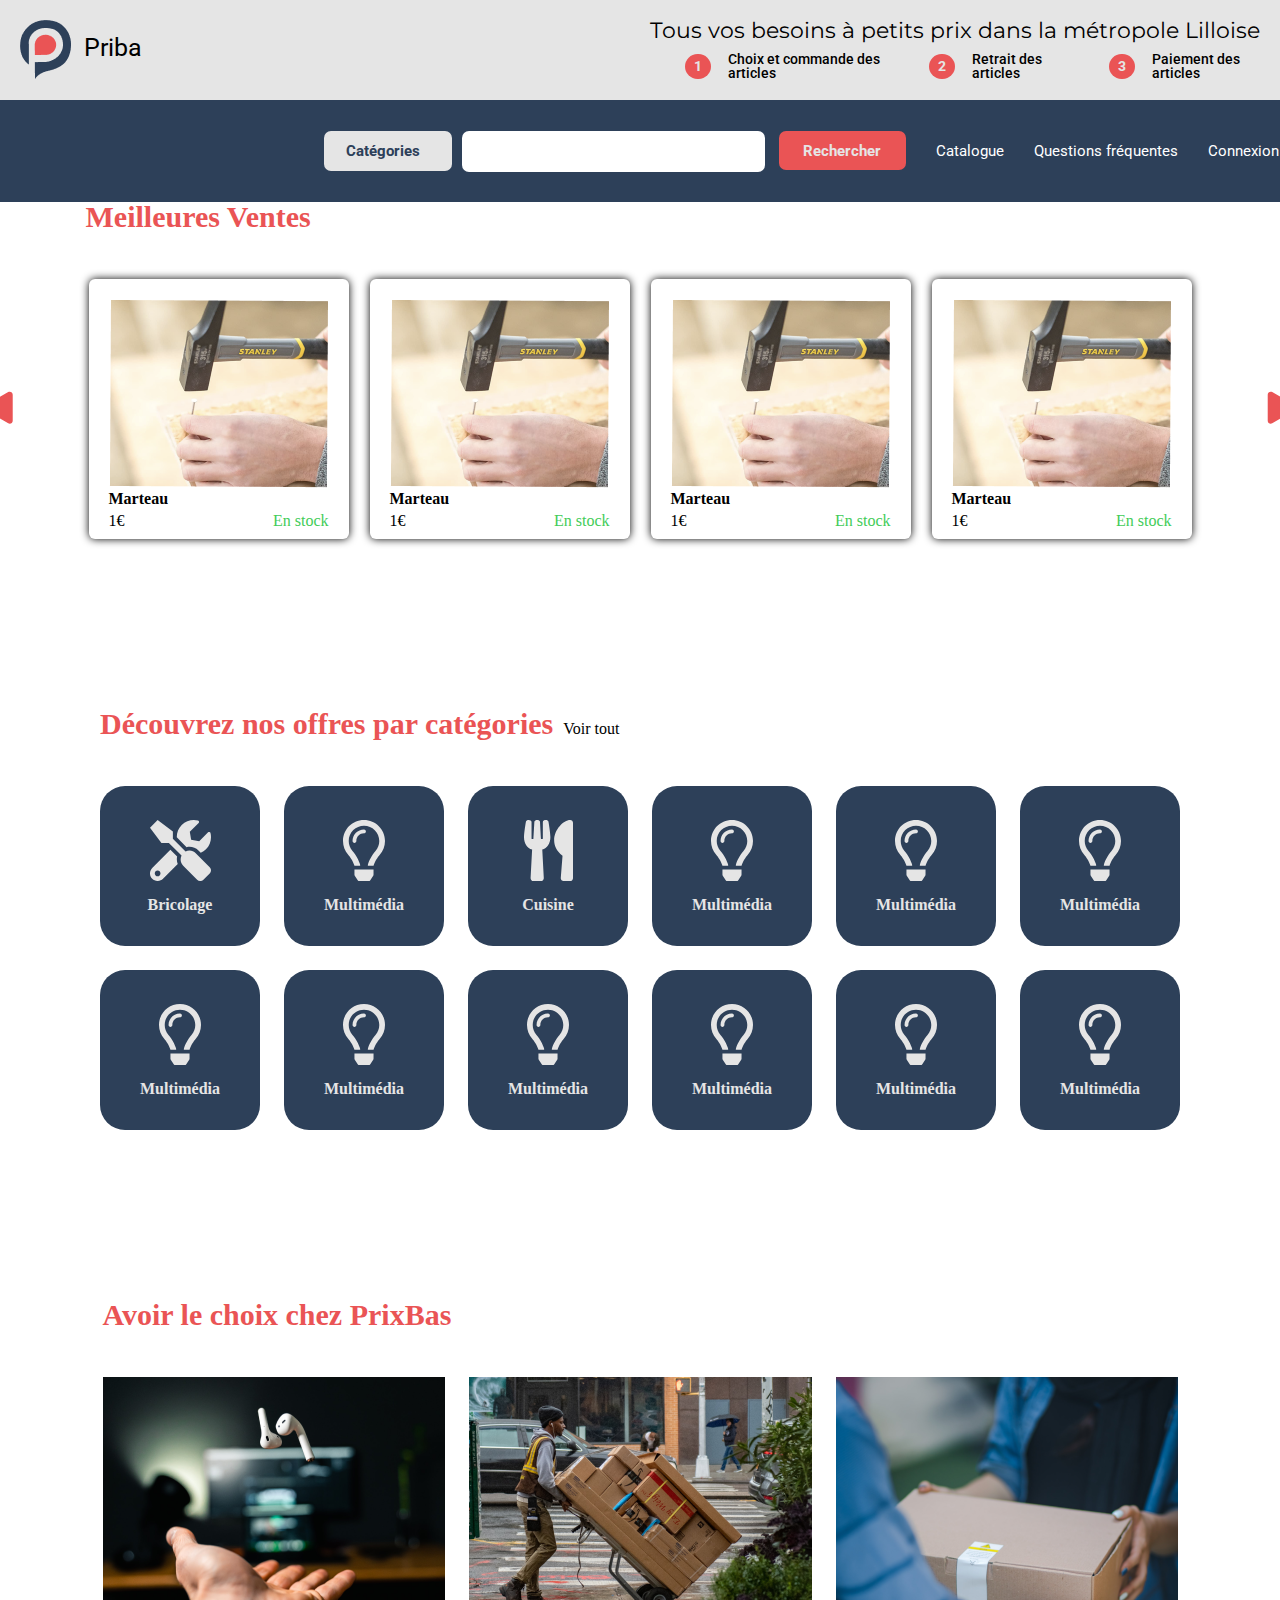
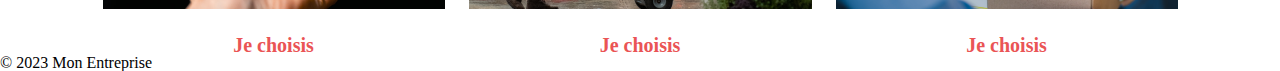
==== commit 8c85ef90: "Merge Header/body" ====
--- a/index.html
+++ b/index.html
@@ -3,22 +3,54 @@
 <head>
     <meta charset="UTF-8">
     <meta name="viewport" content="width=device-width, initial-scale=1.0">
+    <title>Prixba Accueil</title>
     <link rel="stylesheet" href="style.css">
-    <title>Ma Page d'Accueil</title>
+    <link rel="stylesheet" href="https://cdnjs.cloudflare.com/ajax/libs/font-awesome/6.5.1/css/all.min.css" integrity="sha512-DTOQO9RWCH3ppGqcWaEA1BIZOC6xxalwEsw9c2QQeAIftl+Vegovlnee1c9QX4TctnWMn13TZye+giMm8e2LwA==" crossorigin="anonymous" referrerpolicy="no-referrer" />
+    <link rel="preconnect" href="https://fonts.googleapis.com">
+    <link rel="preconnect" href="https://fonts.gstatic.com" crossorigin>
+    <link href="https://fonts.googleapis.com/css2?family=Montserrat:wght@700&family=Roboto:wght@400;500;700&display=swap" rel="stylesheet">
 </head>
 <body>
     <header>
-        <h1>Bienvenue sur ma page d'accueil</h1>
+        <div class="header-menu">
+            <div class="logo-title">
+                <img src="images/logo.png" alt="logo du site Priba">
+                <h1>Priba</h1>
+            </div>
+            <div class="etapes-menu">
+                <h2>Tous vos besoins à petits prix dans la métropole Lilloise</h2>
+                <div class="etapes-menu-list">
+                    <p class="number-list">1</p>   <p class="step-list">Choix et commande des articles</p>
+                    <p class="number-list">2</p>   <p class="step-list">Retrait des articles</p>
+                    <p class="number-list">3</p>   <p class="step-list">Paiement des articles</p>
+                </div>
+             </div>
+        </div>
+        <nav>
+            <div class="categories-dropdown">
+                <button class="categories-btn">Catégories<i class="fa fa-angle-down arrow" aria-hidden="true"></i></button>
+                <!--<div class="dropdown-child">
+                    <a href="product.html">product</a>
+                    <a href="products.html">products</a>
+                    <a href="index.html">accueil</a>
+                </div>-->
+            </div>
+            <div class="research">
+                 <input type="text" id="searching-bar">
+                 <button class="research-btn">Rechercher</button>
+            </div>
+            <div class="site-sections">
+                <a href="#">Catalogue</a>
+                <a href="#">Questions fréquentes</a>
+                <div class="connexion">
+                   <a href="#">Connexion</a><i class="fa fa-angle-down arrow-down" aria-hidden="true"></i>
+                </div>
+                    <div class="shopping-cart">
+                        <i class="fa fa-cart-arrow-down" aria-hidden="true"></i><i class="fa fa-circle" aria-hidden="true"></i>
+                    </div>
+            </div> 
+        </nav>
     </header>
-
-    <nav>
-        <ul>
-            <li><a href="#">Accueil</a></li>
-            <li><a href="#">À propos</a></li>
-            <li><a href="#">Services</a></li>
-            <li><a href="#">Contact</a></li>
-        </ul>
-    </nav>
 
     <main>
         <section class="display-body">
--- a/style.css
+++ b/style.css
@@ -48,6 +48,179 @@
   border-spacing: 0;
 }
 
+header {
+  overflow-x: hidden;
+}
+header .header-menu {
+  padding: 20px;
+  background-color: #E5E5E5;
+  display: flex;
+}
+header .header-menu .logo-title {
+  display: flex;
+}
+header .header-menu .logo-title h1 {
+  font-family: "Roboto", sans-serif;
+  font-size: 25px;
+  margin-top: 15px;
+  margin-left: 12px;
+}
+header .header-menu .etapes-menu {
+  display: flex;
+  flex-direction: row-reverse;
+  flex-wrap: wrap;
+}
+header .header-menu .etapes-menu h2 {
+  font-family: "Montserrat", sans-serif;
+  font-size: 22px;
+  margin-bottom: 10px;
+}
+header .header-menu .etapes-menu .etapes-menu-list {
+  display: flex;
+  align-items: center;
+  margin-left: 500px;
+}
+header .header-menu .etapes-menu .etapes-menu-list .number-list {
+  font-family: "Roboto", sans-serif;
+  font-size: 14px;
+  font-weight: 700;
+  color: #E5E5E5;
+  padding: 5.5px 9px;
+  background-color: #EA5455;
+  border-radius: 20px;
+  margin-left: 43px;
+}
+header .header-menu .etapes-menu .etapes-menu-list .step-list {
+  font-family: "Roboto", sans-serif;
+  font-size: 14px;
+  font-weight: 500;
+  margin-left: 17px;
+}
+header nav {
+  background-color: #2D4059;
+  display: flex;
+  align-items: center;
+  justify-content: center;
+  width: 1680px;
+  height: 102px;
+}
+header nav .categories-btn {
+  width: 127.637px;
+  height: 39.066px;
+  border-radius: 7px;
+  border: none;
+  background-color: #E5E5E5;
+  color: #2D4059;
+  font-family: Roboto;
+  font-size: 15px;
+  font-weight: 700;
+  margin-right: 10px;
+}
+header nav .categories-btn .arrow {
+  margin-left: 10px;
+}
+header nav #searching-bar {
+  width: 299px;
+  height: 39px;
+  border-radius: 7px;
+  border: none;
+}
+header nav .research-btn {
+  font-family: "Roboto", sans-serif;
+  font-weight: 700;
+  font-size: 15px;
+  background-color: #EA5455;
+  color: #E5E5E5;
+  width: 127.637px;
+  height: 39.066px;
+  border-radius: 7px;
+  border: none;
+  margin-left: 10px;
+}
+header nav .site-sections {
+  display: flex;
+  align-items: center;
+}
+header nav .site-sections a {
+  color: #fff;
+  font-family: Roboto;
+  font-size: 15px;
+  font-style: normal;
+  font-weight: 400;
+  text-decoration: none;
+  margin-left: 30px;
+}
+header nav .site-sections .arrow-down {
+  margin-left: 13px;
+  margin-right: 57px;
+  color: #fff;
+}
+header nav .site-sections .fa-cart-arrow-down {
+  color: #fff;
+  font-size: 28px;
+}
+header nav .site-sections .fa-circle {
+  color: #fff;
+  font-size: 17px;
+  margin-left: 7px;
+}
+
+@media screen and (max-width: 490px) {
+  header {
+    overflow-x: hidden;
+  }
+  header .header-menu {
+    width: 428px;
+    height: 50px;
+  }
+  header .header-menu img {
+    width: 50.865px;
+    height: 59px;
+  }
+  header .header-menu h1 {
+    display: none;
+  }
+  header .header-menu .etapes-menu {
+    width: 311px;
+  }
+  header .header-menu .etapes-menu h2 {
+    text-align: end;
+    font-size: 16px;
+    margin: 5px 28px 0 30px;
+  }
+  header .header-menu .etapes-menu-list .number-list {
+    display: none;
+  }
+  header .header-menu .etapes-menu-list .step-list {
+    display: none;
+  }
+  header nav {
+    width: 433.215px;
+    height: 182.941px;
+  }
+  header nav .categories-btn {
+    display: none;
+  }
+  header nav .research {
+    display: none;
+  }
+  header nav .site-sections {
+    display: grid;
+    grid-template-columns: 100px 200px;
+    grid-template-rows: 50px 50px;
+    align-items: baseline;
+  }
+  header nav .site-sections .connexion {
+    display: flex;
+  }
+  header nav .site-sections .shopping-cart {
+    margin-right: 35px;
+    text-align: end;
+  }
+  header nav .site-sections a {
+    font-weight: 500;
+  }
+}
 main {
   display: flex;
   justify-content: center;
@@ -203,6 +376,17 @@
     height: 320px;
     width: 320px;
   }
+  .titre-categorie-body {
+    display: flex;
+    flex-direction: column;
+    gap: 0px;
+  }
+  .titre-categorie-body a {
+    text-decoration: none;
+    color: #2D4059;
+    font-weight: 700;
+    font-size: 30px;
+  }
   .liste-categorie-body {
     display: flex;
     flex-direction: row;
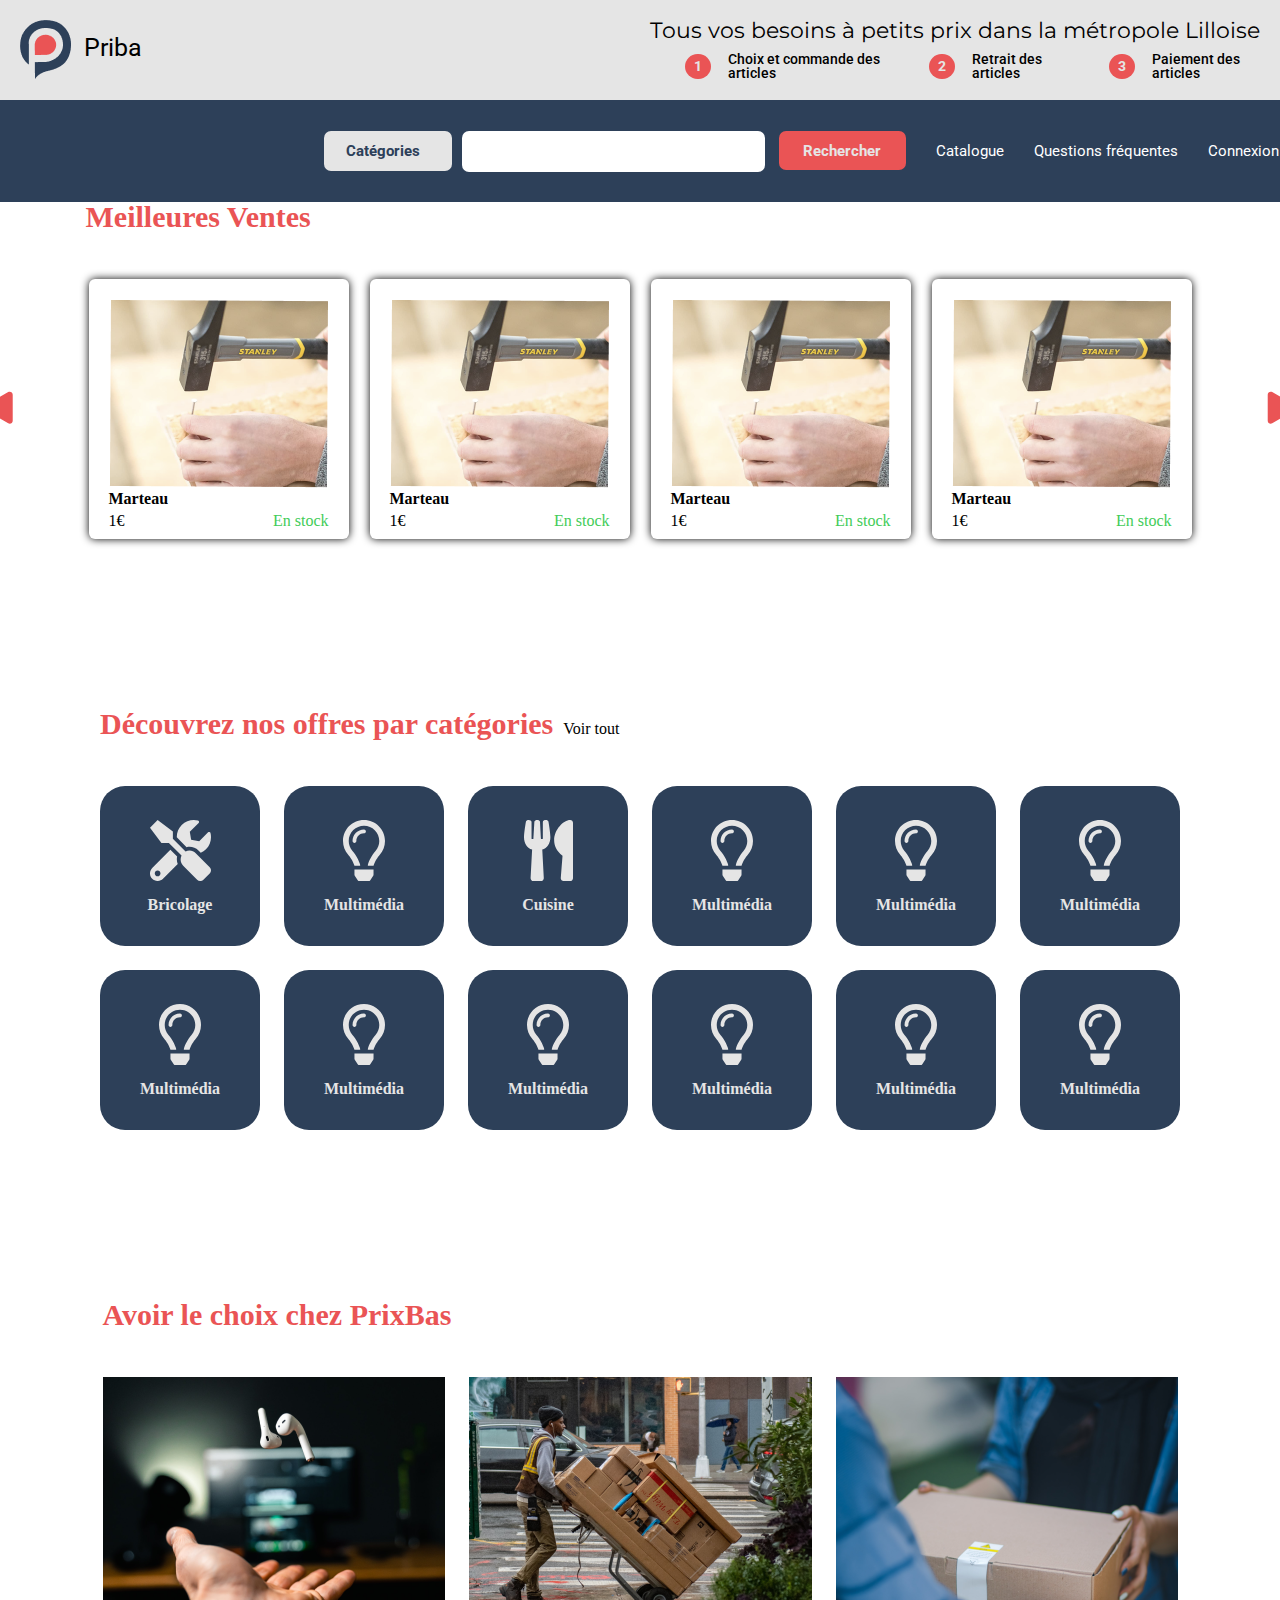
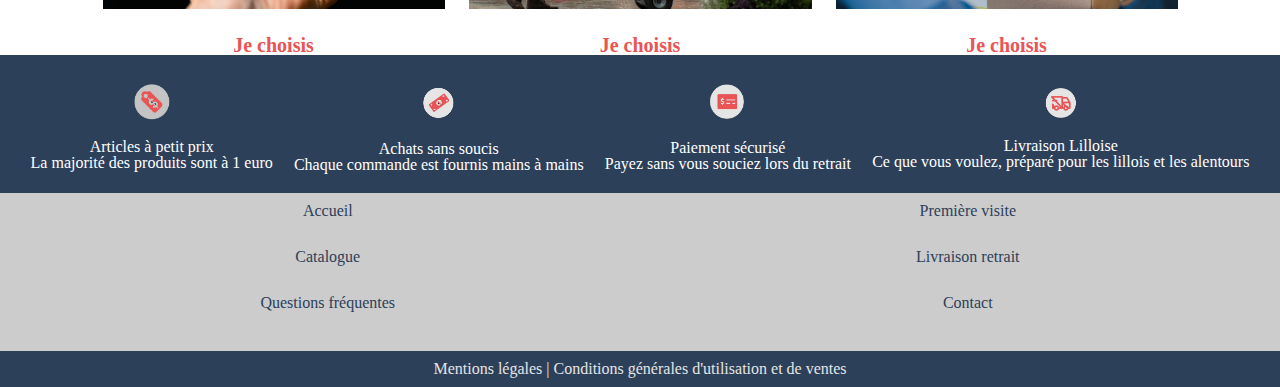
==== commit 6525e6f0: "Merge branch 'develop' into feature/footer" ====
--- a/index.html
+++ b/index.html
@@ -3,6 +3,7 @@
 <head>
     <meta charset="UTF-8">
     <meta name="viewport" content="width=device-width, initial-scale=1.0">
+    <link href="styles.css" rel="stylesheet">
     <title>Prixba Accueil</title>
     <link rel="stylesheet" href="style.css">
     <link rel="stylesheet" href="https://cdnjs.cloudflare.com/ajax/libs/font-awesome/6.5.1/css/all.min.css" integrity="sha512-DTOQO9RWCH3ppGqcWaEA1BIZOC6xxalwEsw9c2QQeAIftl+Vegovlnee1c9QX4TctnWMn13TZye+giMm8e2LwA==" crossorigin="anonymous" referrerpolicy="no-referrer" />
@@ -180,7 +181,58 @@
     </main>
 
     <footer>
-        <p>&copy; 2023 Mon Entreprise</p>
-    </footer>
+
+        <!-- Footer -->
+        
+        <div class="footer-container">
+            <div class="footer-item">
+                <img src="images/prix.JPG" alt="Petits prix">
+                <div class="text-container">
+                    <p class="title">Articles à petit prix</p>
+                    <p>La majorité des produits sont à 1 euro</p>
+                </div>
+            </div>
+            <div class="footer-item">
+                <img src="images/billet.JPG" alt="Achats sans soucis">
+                <div class="text-container">
+                    <p class="title">Achats sans soucis</p>
+                    <p>Chaque commande est fournis mains à mains</p>
+                </div>
+            </div>
+            <div class="footer-item">
+                <img src="images/logo_secure.JPG" alt="Paiement sécurisé">
+                <div class="text-container">
+                    <p class="title">Paiement sécurisé</p>
+                    <p>Payez sans vous souciez lors du retrait</p>
+                </div>
+            </div>
+            <div class="footer-item">
+                <img src="images/logo_livraison.JPG" alt="Livraison Lilloise">
+                <div class="text-container">
+                    <p class="title">Livraison Lilloise</p>
+                    <p>Ce que vous voulez, préparé pour les lillois et les alentours</p>
+                </div>
+            </div>
+        </div>
+        <div class="footer-nav">
+    <div class="nav-col">
+      <a href="#">Accueil</a>
+      <a href="#">Catalogue</a>
+      <a href="#">Questions fréquentes</a>
+    </div>
+    <div class="nav-col">
+      <a href="#">Première visite</a>
+      <a href="#">Livraison retrait</a>
+      <a href="#">Contact</a>
+    </div>
+  </div>
+        <div class="footer-legal">
+            <p>Mentions légales | Conditions générales d'utilisation et de ventes</p>
+        </div>
+        
+
+
+
+        </footer>
 </body>
 </html>
--- a/styles.css
+++ b/styles.css
@@ -0,0 +1,74 @@
+body, html {
+  margin: 0;
+  padding: 0;
+  font-family: "Arial", sans-serif;
+}
+
+.footer {
+  font-size: 0.9em;
+}
+
+.footer-container, .footer-nav, .footer-legal {
+  display: flex;
+  justify-content: space-around;
+  align-items: center;
+}
+@media (max-width: 600px) {
+  .footer-container, .footer-nav, .footer-legal {
+    flex-direction: column;
+  }
+}
+
+.footer-container {
+  background-color: #2D4059;
+  color: white;
+  padding: 20px;
+}
+
+.footer-item {
+  text-align: center;
+}
+.footer-item img {
+  width: 50px;
+  margin-bottom: 10px;
+}
+
+.footer-nav {
+  background-color: #cccccc;
+  padding: 10px 0;
+}
+.footer-nav .nav-col {
+  display: flex;
+  flex-direction: column;
+  align-items: center;
+  margin: 0 150px;
+}
+@media (max-width: 600px) {
+  .footer-nav .nav-col {
+    margin: 0;
+    width: 50%;
+  }
+}
+.footer-nav a {
+  color: #2D4059;
+  margin-bottom: 30px;
+  text-decoration: none;
+}
+@media (max-width: 600px) {
+  .footer-nav a {
+    margin-bottom: 0;
+    padding: 8px;
+  }
+}
+
+.footer-legal {
+  background-color: #2D4059;
+  color: #E5E5E5;
+  padding: 10px 0;
+  text-align: center;
+}
+.footer-legal p {
+  margin: 0;
+}
+
+/*# sourceMappingURL=styles.css.map */
